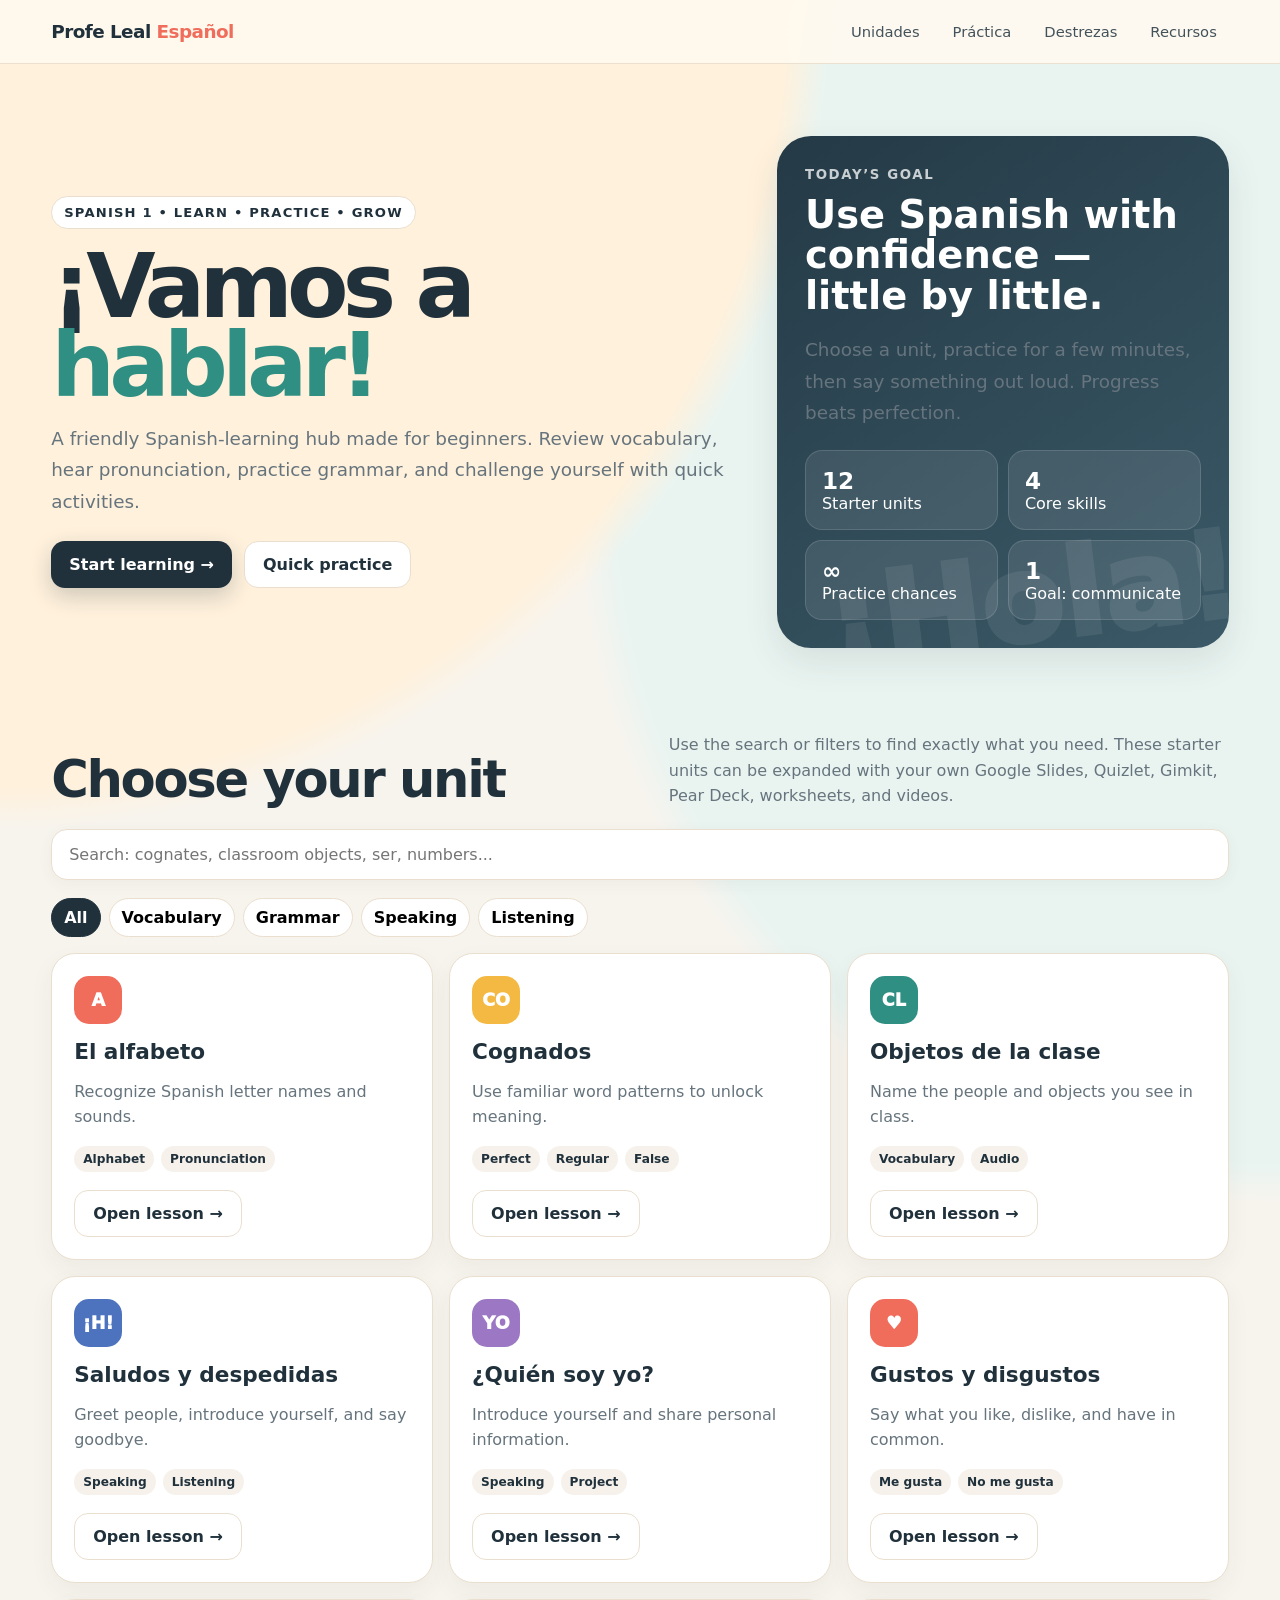
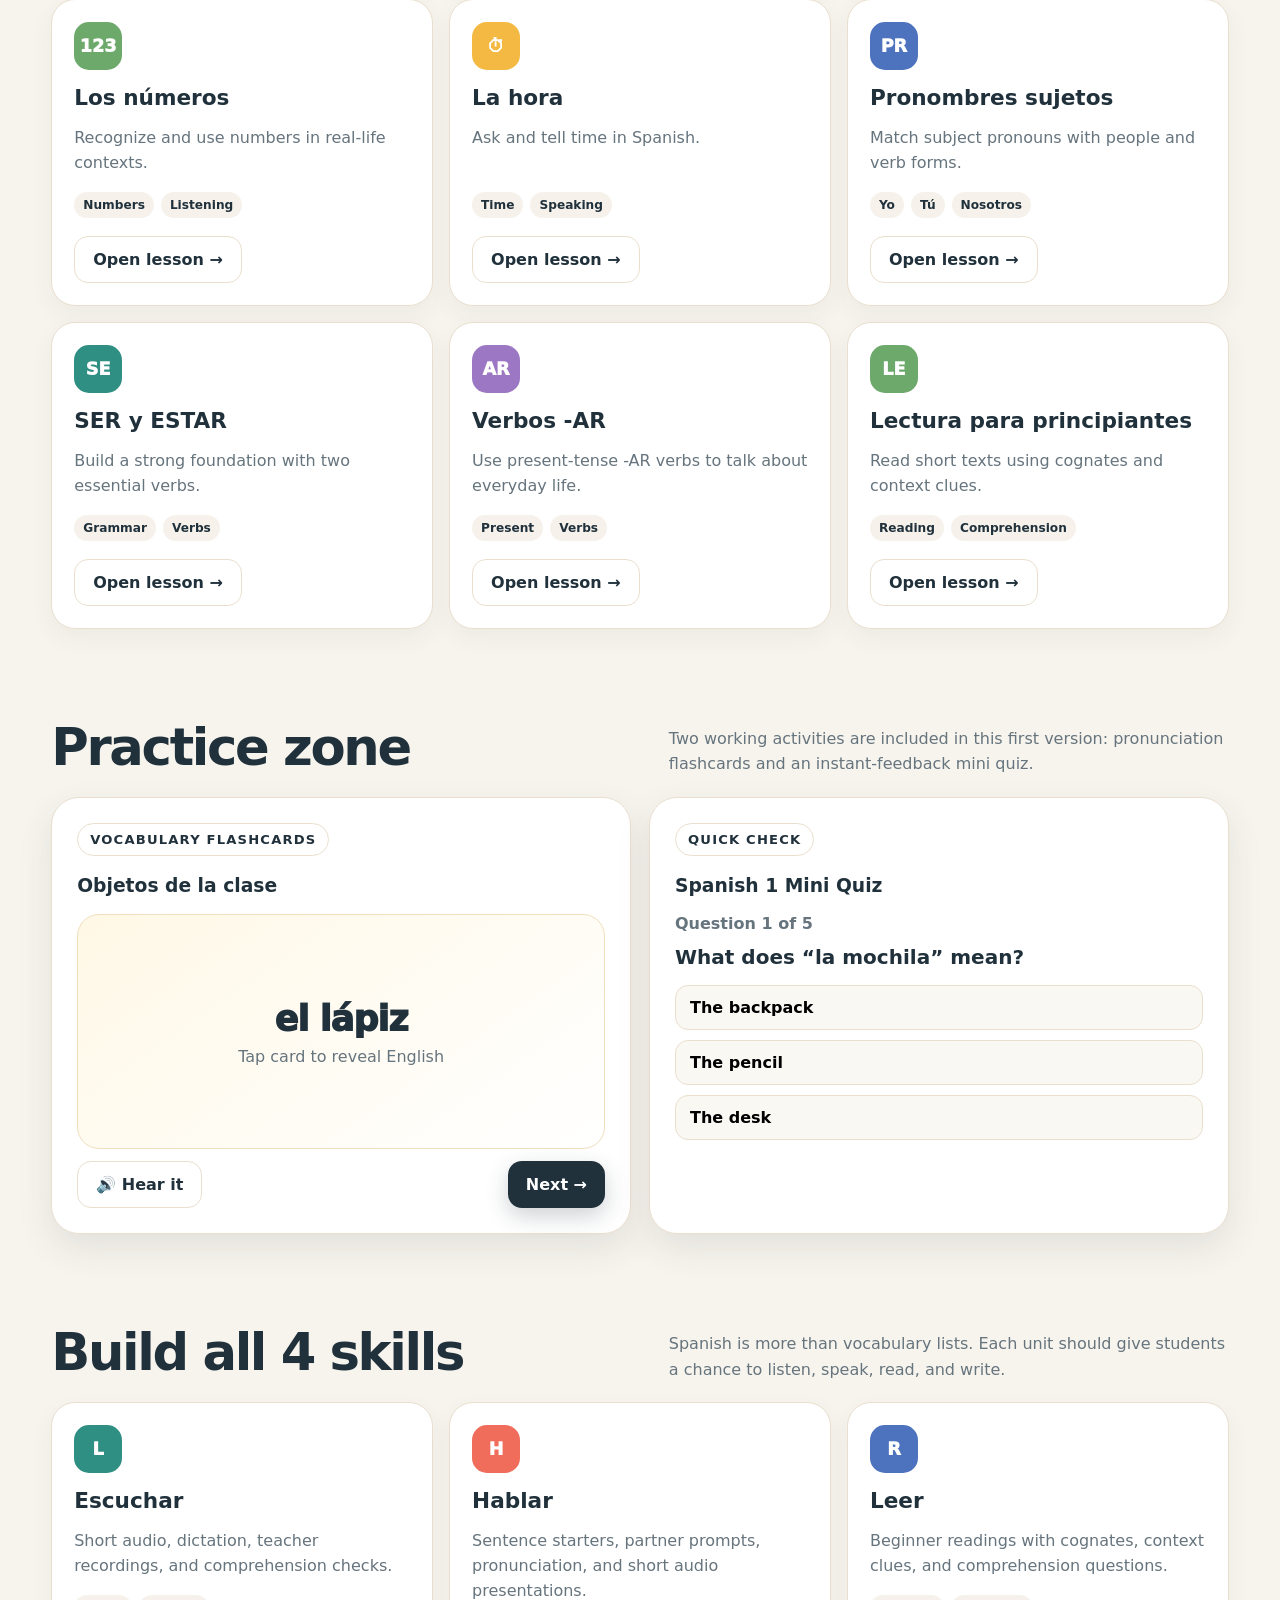
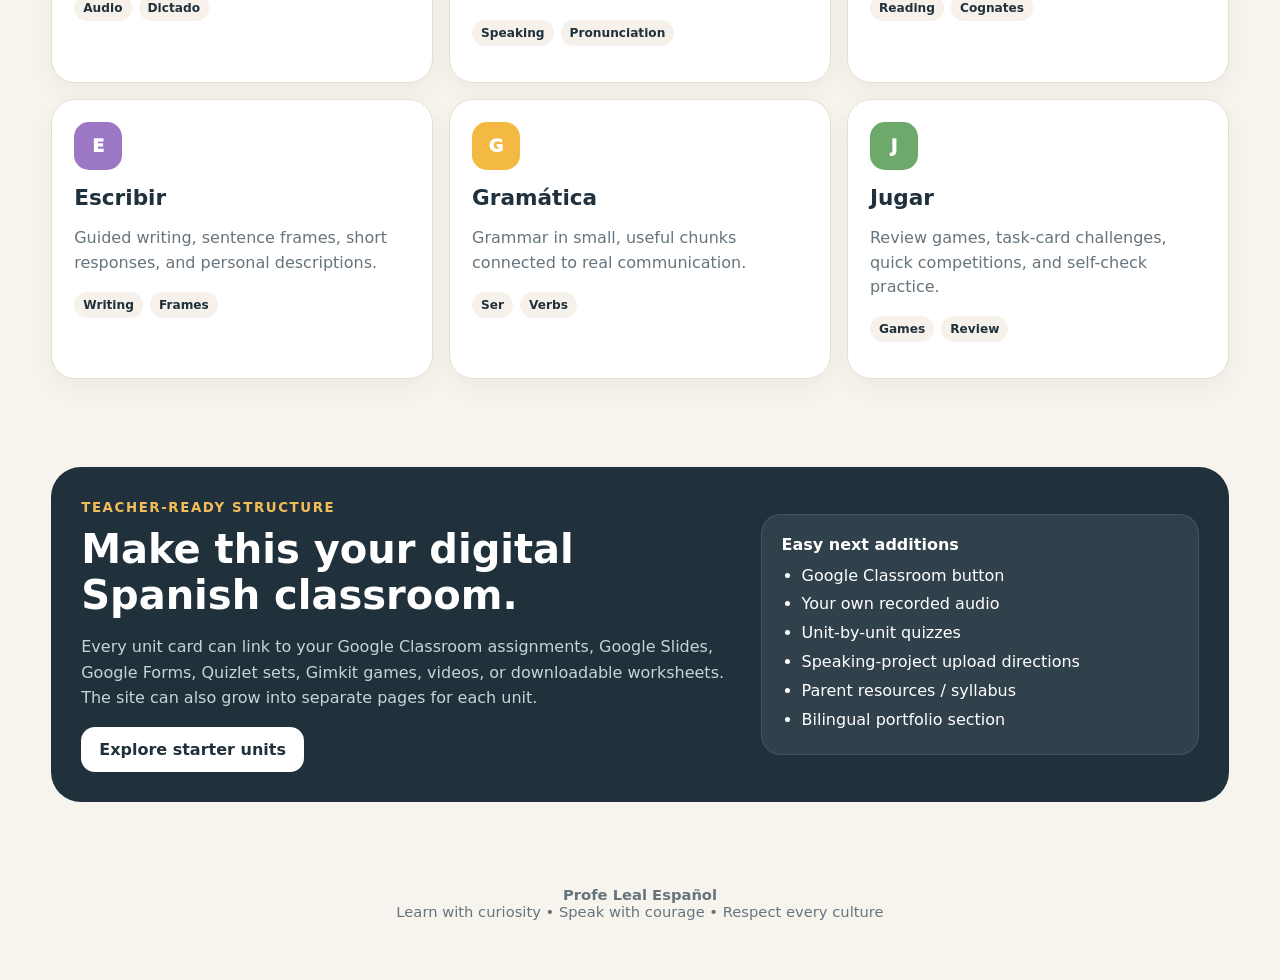
==== index.html @ dede5ab9 "Rename profe_leal_espanol.html to index.html" ====
<!DOCTYPE html>
<html lang="en">
<head>
<meta charset="UTF-8" />
<meta name="viewport" content="width=device-width, initial-scale=1.0" />
<title>Profe Leal Español | Spanish 1 Learning Hub</title>
<style>
  :root{
    --ink:#20313c;
    --muted:#66747d;
    --cream:#fffaf0;
    --paper:#ffffff;
    --coral:#f06c5b;
    --gold:#f4b942;
    --teal:#2f8f83;
    --blue:#4d73be;
    --lav:#9c78c4;
    --green:#6ca96b;
    --line:#eadfce;
    --shadow:0 14px 35px rgba(48,54,61,.10);
    --radius:24px;
  }
  *{box-sizing:border-box}
  html{scroll-behavior:smooth}
  body{
    margin:0;
    font-family:Inter, ui-sans-serif, system-ui, -apple-system, BlinkMacSystemFont, "Segoe UI", sans-serif;
    color:var(--ink);
    background:
      radial-gradient(circle at 0% 0%, #fff1dc 0 18%, transparent 19%),
      radial-gradient(circle at 100% 12%, #e9f4f1 0 17%, transparent 18%),
      #f7f4ee;
  }
  a{color:inherit;text-decoration:none}
  button,input{font:inherit}
  .wrap{width:min(1180px,92vw);margin:auto}
  .topbar{
    position:sticky;top:0;z-index:20;
    backdrop-filter:blur(15px);
    background:rgba(255,250,240,.88);
    border-bottom:1px solid rgba(234,223,206,.9);
  }
  nav{display:flex;align-items:center;justify-content:space-between;padding:14px 0;gap:20px}
  .brand{font-weight:900;letter-spacing:-.03em;font-size:1.15rem}
  .brand span{color:var(--coral)}
  .navlinks{display:flex;gap:9px;flex-wrap:wrap}
  .navlinks a{padding:9px 12px;border-radius:999px;font-size:.92rem;color:#43525b}
  .navlinks a:hover{background:#fff}
  .hero{
    padding:72px 0 40px;
    display:grid;grid-template-columns:1.2fr .8fr;gap:48px;align-items:center
  }
  .eyebrow{
    display:inline-flex;gap:8px;align-items:center;
    background:#fff;border:1px solid var(--line);padding:8px 12px;border-radius:999px;
    font-weight:800;font-size:.82rem;text-transform:uppercase;letter-spacing:.09em
  }
  h1{font-size:clamp(3rem,7vw,6.7rem);line-height:.88;letter-spacing:-.065em;margin:18px 0}
  h1 em{font-style:normal;color:var(--teal)}
  .hero p{font-size:1.15rem;line-height:1.7;color:var(--muted);max-width:700px}
  .cta{display:flex;gap:12px;flex-wrap:wrap;margin-top:24px}
  .btn{
    border:none;border-radius:14px;padding:13px 18px;font-weight:850;cursor:pointer;
    transition:.18s transform,.18s box-shadow;display:inline-flex;align-items:center;gap:8px
  }
  .btn:hover{transform:translateY(-2px)}
  .primary{background:var(--ink);color:white;box-shadow:0 8px 22px rgba(32,49,60,.22)}
  .secondary{background:#fff;color:var(--ink);border:1px solid var(--line)}
  .hero-card{
    background:linear-gradient(145deg,#243a46,#3b5967);
    color:#fff;border-radius:34px;padding:28px;box-shadow:var(--shadow);
    min-height:360px;position:relative;overflow:hidden
  }
  .hero-card:after{
    content:"¡Hola!";position:absolute;right:-10px;bottom:-22px;
    font-size:7.5rem;font-weight:950;opacity:.08;transform:rotate(-7deg)
  }
  .hero-card small{opacity:.75;text-transform:uppercase;letter-spacing:.12em;font-weight:800}
  .hero-card h2{font-size:2.4rem;line-height:1.05;margin:12px 0 10px}
  .mini-grid{display:grid;grid-template-columns:1fr 1fr;gap:10px;margin-top:22px}
  .mini{
    background:rgba(255,255,255,.09);border:1px solid rgba(255,255,255,.13);
    border-radius:17px;padding:16px
  }
  .mini b{display:block;font-size:1.45rem}
  section{padding:44px 0}
  .section-head{display:flex;justify-content:space-between;gap:24px;align-items:end;margin-bottom:20px}
  .section-head h2{font-size:clamp(2rem,4vw,3.3rem);letter-spacing:-.045em;margin:0}
  .section-head p{max-width:560px;color:var(--muted);line-height:1.6;margin:0}
  .search{
    width:100%;padding:15px 17px;border:1px solid var(--line);border-radius:16px;background:#fff;
    outline:none;margin-bottom:18px;box-shadow:0 4px 15px rgba(70,65,54,.05)
  }
  .cards{display:grid;grid-template-columns:repeat(3,1fr);gap:16px}
  .card{
    background:var(--paper);border:1px solid var(--line);border-radius:var(--radius);
    padding:22px;box-shadow:0 9px 25px rgba(65,61,54,.05);transition:.18s transform,.18s box-shadow
  }
  .card:hover{transform:translateY(-4px);box-shadow:var(--shadow)}
  .icon{
    width:48px;height:48px;border-radius:15px;display:grid;place-items:center;color:#fff;
    font-weight:950;font-size:1.1rem;margin-bottom:15px
  }
  .card h3{font-size:1.35rem;margin:0 0 8px}
  .card p{color:var(--muted);line-height:1.55;min-height:50px}
  .tags{display:flex;gap:7px;flex-wrap:wrap;margin:14px 0}
  .tag{font-size:.76rem;font-weight:800;background:#f6f2eb;padding:6px 9px;border-radius:999px}
  .card button{margin-top:4px}
  .practice-grid{display:grid;grid-template-columns:1fr 1fr;gap:18px}
  .practice{
    background:#fff;border-radius:28px;padding:25px;border:1px solid var(--line);box-shadow:var(--shadow)
  }
  .flashcard{
    min-height:235px;border-radius:22px;background:linear-gradient(145deg,#fff8e6,#fff);
    border:1px solid #f0dfbd;display:grid;place-items:center;text-align:center;padding:28px;cursor:pointer;
    user-select:none
  }
  .flashcard .big{font-size:2.2rem;font-weight:950;letter-spacing:-.03em}
  .flashcard .hint{color:var(--muted);margin-top:8px}
  .flash-actions{display:flex;justify-content:space-between;gap:10px;margin-top:12px}
  .quiz-q{font-size:1.25rem;font-weight:850;margin:12px 0 16px}
  .options{display:grid;gap:10px}
  .option{
    width:100%;text-align:left;background:#faf8f3;border:1px solid var(--line);
    padding:12px 14px;border-radius:13px;cursor:pointer;font-weight:700
  }
  .option:hover{background:#fff}
  .option.correct{background:#e7f5e8;border-color:#87bf8c}
  .option.wrong{background:#fde9e6;border-color:#eaa297}
  .feedback{min-height:28px;margin-top:12px;font-weight:800}
  .resource-strip{
    background:var(--ink);color:#fff;border-radius:30px;padding:30px;
    display:grid;grid-template-columns:1.2fr .8fr;gap:22px;align-items:center
  }
  .resource-strip p{color:#c8d3d9;line-height:1.6}
  .teacher-box{background:rgba(255,255,255,.08);border:1px solid rgba(255,255,255,.1);padding:20px;border-radius:20px}
  .teacher-box ul{margin:8px 0 0;padding-left:20px;line-height:1.8}
  footer{padding:40px 0 60px;text-align:center;color:var(--muted);font-size:.92rem}
  .pill-row{display:flex;gap:8px;flex-wrap:wrap}
  .pill{
    border:1px solid var(--line);background:#fff;border-radius:999px;padding:9px 12px;cursor:pointer;font-weight:800
  }
  .pill.active{background:var(--ink);color:#fff;border-color:var(--ink)}
  .hidden{display:none!important}
  @media(max-width:900px){
    .hero,.resource-strip,.practice-grid{grid-template-columns:1fr}
    .cards{grid-template-columns:1fr 1fr}
    .navlinks{display:none}
    h1{font-size:clamp(3.2rem,16vw,5.6rem)}
  }
  @media(max-width:620px){
    .cards{grid-template-columns:1fr}
    .hero{padding-top:45px}
    .section-head{display:block}.section-head p{margin-top:10px}
  }
</style>
</head>
<body>
<div class="topbar">
  <div class="wrap">
    <nav>
      <a class="brand" href="#home">Profe Leal <span>Español</span></a>
      <div class="navlinks">
        <a href="#units">Unidades</a>
        <a href="#practice">Práctica</a>
        <a href="#skills">Destrezas</a>
        <a href="#resources">Recursos</a>
      </div>
    </nav>
  </div>
</div>

<main id="home">
  <div class="wrap hero">
    <div>
      <div class="eyebrow">Spanish 1 • Learn • Practice • Grow</div>
      <h1>¡Vamos a <em>hablar!</em></h1>
      <p>A friendly Spanish-learning hub made for beginners. Review vocabulary, hear pronunciation, practice grammar, and challenge yourself with quick activities.</p>
      <div class="cta">
        <a class="btn primary" href="#units">Start learning →</a>
        <a class="btn secondary" href="#practice">Quick practice</a>
      </div>
    </div>
    <div class="hero-card">
      <small>Today’s goal</small>
      <h2>Use Spanish with confidence — little by little.</h2>
      <p>Choose a unit, practice for a few minutes, then say something out loud. Progress beats perfection.</p>
      <div class="mini-grid">
        <div class="mini"><b>12</b><span>Starter units</span></div>
        <div class="mini"><b>4</b><span>Core skills</span></div>
        <div class="mini"><b>∞</b><span>Practice chances</span></div>
        <div class="mini"><b>1</b><span>Goal: communicate</span></div>
      </div>
    </div>
  </div>

  <section id="units">
    <div class="wrap">
      <div class="section-head">
        <div><h2>Choose your unit</h2></div>
        <p>Use the search or filters to find exactly what you need. These starter units can be expanded with your own Google Slides, Quizlet, Gimkit, Pear Deck, worksheets, and videos.</p>
      </div>
      <input class="search" id="search" placeholder="Search: cognates, classroom objects, ser, numbers..." />
      <div class="pill-row" id="filters">
        <button class="pill active" data-filter="all">All</button>
        <button class="pill" data-filter="vocabulary">Vocabulary</button>
        <button class="pill" data-filter="grammar">Grammar</button>
        <button class="pill" data-filter="speaking">Speaking</button>
        <button class="pill" data-filter="listening">Listening</button>
      </div>
      <div style="height:16px"></div>
      <div class="cards" id="unitCards"></div>
    </div>
  </section>

  <section id="practice">
    <div class="wrap">
      <div class="section-head">
        <div><h2>Practice zone</h2></div>
        <p>Two working activities are included in this first version: pronunciation flashcards and an instant-feedback mini quiz.</p>
      </div>
      <div class="practice-grid">
        <div class="practice">
          <div class="eyebrow">Vocabulary flashcards</div>
          <h3>Objetos de la clase</h3>
          <div class="flashcard" id="flashcard" title="Tap to flip">
            <div>
              <div class="big" id="flashWord">el lápiz</div>
              <div class="hint" id="flashHint">Tap card to reveal English</div>
            </div>
          </div>
          <div class="flash-actions">
            <button class="btn secondary" id="speakBtn">🔊 Hear it</button>
            <button class="btn primary" id="nextFlash">Next →</button>
          </div>
        </div>

        <div class="practice">
          <div class="eyebrow">Quick check</div>
          <h3>Spanish 1 Mini Quiz</h3>
          <div id="quizBox"></div>
        </div>
      </div>
    </div>
  </section>

  <section id="skills">
    <div class="wrap">
      <div class="section-head">
        <div><h2>Build all 4 skills</h2></div>
        <p>Spanish is more than vocabulary lists. Each unit should give students a chance to listen, speak, read, and write.</p>
      </div>
      <div class="cards">
        <article class="card"><div class="icon" style="background:var(--teal)">L</div><h3>Escuchar</h3><p>Short audio, dictation, teacher recordings, and comprehension checks.</p><div class="tags"><span class="tag">Audio</span><span class="tag">Dictado</span></div></article>
        <article class="card"><div class="icon" style="background:var(--coral)">H</div><h3>Hablar</h3><p>Sentence starters, partner prompts, pronunciation, and short audio presentations.</p><div class="tags"><span class="tag">Speaking</span><span class="tag">Pronunciation</span></div></article>
        <article class="card"><div class="icon" style="background:var(--blue)">R</div><h3>Leer</h3><p>Beginner readings with cognates, context clues, and comprehension questions.</p><div class="tags"><span class="tag">Reading</span><span class="tag">Cognates</span></div></article>
        <article class="card"><div class="icon" style="background:var(--lav)">E</div><h3>Escribir</h3><p>Guided writing, sentence frames, short responses, and personal descriptions.</p><div class="tags"><span class="tag">Writing</span><span class="tag">Frames</span></div></article>
        <article class="card"><div class="icon" style="background:var(--gold)">G</div><h3>Gramática</h3><p>Grammar in small, useful chunks connected to real communication.</p><div class="tags"><span class="tag">Ser</span><span class="tag">Verbs</span></div></article>
        <article class="card"><div class="icon" style="background:var(--green)">J</div><h3>Jugar</h3><p>Review games, task-card challenges, quick competitions, and self-check practice.</p><div class="tags"><span class="tag">Games</span><span class="tag">Review</span></div></article>
      </div>
    </div>
  </section>

  <section id="resources">
    <div class="wrap">
      <div class="resource-strip">
        <div>
          <small style="letter-spacing:.12em;text-transform:uppercase;font-weight:850;color:#f2bd58">Teacher-ready structure</small>
          <h2 style="font-size:2.5rem;margin:10px 0">Make this your digital Spanish classroom.</h2>
          <p>Every unit card can link to your Google Classroom assignments, Google Slides, Google Forms, Quizlet sets, Gimkit games, videos, or downloadable worksheets. The site can also grow into separate pages for each unit.</p>
          <a class="btn" style="background:white;color:var(--ink)" href="#units">Explore starter units</a>
        </div>
        <div class="teacher-box">
          <strong>Easy next additions</strong>
          <ul>
            <li>Google Classroom button</li>
            <li>Your own recorded audio</li>
            <li>Unit-by-unit quizzes</li>
            <li>Speaking-project upload directions</li>
            <li>Parent resources / syllabus</li>
            <li>Bilingual portfolio section</li>
          </ul>
        </div>
      </div>
    </div>
  </section>
</main>

<footer>
  <div class="wrap">
    <strong>Profe Leal Español</strong><br/>
    Learn with curiosity • Speak with courage • Respect every culture
  </div>
</footer>

<script>
const units = [
  {title:"El alfabeto",cat:["vocabulary","listening"],icon:"A",color:"var(--coral)",desc:"Recognize Spanish letter names and sounds.",tags:["Alphabet","Pronunciation"]},
  {title:"Cognados",cat:["vocabulary","reading"],icon:"CO",color:"var(--gold)",desc:"Use familiar word patterns to unlock meaning.",tags:["Perfect","Regular","False"]},
  {title:"Objetos de la clase",cat:["vocabulary","listening"],icon:"CL",color:"var(--teal)",desc:"Name the people and objects you see in class.",tags:["Vocabulary","Audio"]},
  {title:"Saludos y despedidas",cat:["speaking","listening"],icon:"¡H!",color:"var(--blue)",desc:"Greet people, introduce yourself, and say goodbye.",tags:["Speaking","Listening"]},
  {title:"¿Quién soy yo?",cat:["speaking","writing"],icon:"YO",color:"var(--lav)",desc:"Introduce yourself and share personal information.",tags:["Speaking","Project"]},
  {title:"Gustos y disgustos",cat:["speaking","grammar"],icon:"♥",color:"var(--coral)",desc:"Say what you like, dislike, and have in common.",tags:["Me gusta","No me gusta"]},
  {title:"Los números",cat:["vocabulary","listening"],icon:"123",color:"var(--green)",desc:"Recognize and use numbers in real-life contexts.",tags:["Numbers","Listening"]},
  {title:"La hora",cat:["vocabulary","speaking"],icon:"⏱",color:"var(--gold)",desc:"Ask and tell time in Spanish.",tags:["Time","Speaking"]},
  {title:"Pronombres sujetos",cat:["grammar"],icon:"PR",color:"var(--blue)",desc:"Match subject pronouns with people and verb forms.",tags:["Yo","Tú","Nosotros"]},
  {title:"SER y ESTAR",cat:["grammar"],icon:"SE",color:"var(--teal)",desc:"Build a strong foundation with two essential verbs.",tags:["Grammar","Verbs"]},
  {title:"Verbos -AR",cat:["grammar","speaking"],icon:"AR",color:"var(--lav)",desc:"Use present-tense -AR verbs to talk about everyday life.",tags:["Present","Verbs"]},
  {title:"Lectura para principiantes",cat:["reading","vocabulary"],icon:"LE",color:"var(--green)",desc:"Read short texts using cognates and context clues.",tags:["Reading","Comprehension"]}
];

const unitCards = document.getElementById("unitCards");
function renderUnits(filter="all", query=""){
  unitCards.innerHTML="";
  const q=query.toLowerCase().trim();
  units.filter(u => (filter==="all" || u.cat.includes(filter)) &&
    (u.title.toLowerCase().includes(q) || u.desc.toLowerCase().includes(q) || u.tags.join(" ").toLowerCase().includes(q)))
    .forEach(u=>{
      const el=document.createElement("article");
      el.className="card";
      el.innerHTML=`<div class="icon" style="background:${u.color}">${u.icon}</div>
        <h3>${u.title}</h3><p>${u.desc}</p>
        <div class="tags">${u.tags.map(t=>`<span class="tag">${t}</span>`).join("")}</div>
        <button class="btn secondary" onclick="alert('This button is ready to connect to your lesson, Google Classroom assignment, Google Form, or practice page.')">Open lesson →</button>`;
      unitCards.appendChild(el);
    });
}
renderUnits();

let activeFilter="all";
document.querySelectorAll(".pill").forEach(btn=>{
  btn.addEventListener("click",()=>{
    document.querySelectorAll(".pill").forEach(b=>b.classList.remove("active"));
    btn.classList.add("active");
    activeFilter=btn.dataset.filter;
    renderUnits(activeFilter,document.getElementById("search").value);
  });
});
document.getElementById("search").addEventListener("input",e=>renderUnits(activeFilter,e.target.value));

const vocab = [
  ["el lápiz","pencil"],["el cuaderno","notebook"],["la mochila","backpack"],
  ["la mesa","table"],["la silla","chair"],["el libro","book"],["la computadora","computer"],
  ["la puerta","door"],["la ventana","window"],["el bolígrafo","pen"]
];
let vi=0, flipped=false;
function showFlash(){
  const [es,en]=vocab[vi];
  document.getElementById("flashWord").textContent=flipped?en:es;
  document.getElementById("flashHint").textContent=flipped?"Tap to see Spanish":"Tap card to reveal English";
}
document.getElementById("flashcard").addEventListener("click",()=>{flipped=!flipped;showFlash()});
document.getElementById("nextFlash").addEventListener("click",()=>{vi=(vi+1)%vocab.length;flipped=false;showFlash()});
document.getElementById("speakBtn").addEventListener("click",()=>{
  const utter=new SpeechSynthesisUtterance(vocab[vi][0]);
  utter.lang="es-MX";
  speechSynthesis.cancel(); speechSynthesis.speak(utter);
});

const quiz = [
 {q:"What does “la mochila” mean?",o:["The backpack","The pencil","The desk"],a:0},
 {q:"Choose the correct greeting:",o:["Buenas noches","El cuaderno","Me gusta"],a:0},
 {q:"“Me gusta la música” means…",o:["I study music","I like music","I need music"],a:1},
 {q:"Which is a Spanish subject pronoun?",o:["porque","nosotros","clase"],a:1},
 {q:"What is a cognate?",o:["A word with a related form and meaning in two languages","A past-tense verb","A classroom command"],a:0}
];
let qi=0, score=0, locked=false;
function renderQuiz(){
  if(qi>=quiz.length){
    document.getElementById("quizBox").innerHTML=
      `<div style="padding:26px 0"><div style="font-size:3rem;font-weight:950">${score}/${quiz.length}</div>
       <p>${score===quiz.length?"¡Excelente! Perfect score.":score>=3?"¡Muy bien! Keep practicing.":"Good start — review and try again."}</p>
       <button class="btn primary" onclick="restartQuiz()">Try again</button></div>`;
    return;
  }
  locked=false;
  const item=quiz[qi];
  document.getElementById("quizBox").innerHTML=
    `<div style="color:var(--muted);font-weight:800">Question ${qi+1} of ${quiz.length}</div>
     <div class="quiz-q">${item.q}</div>
     <div class="options">${item.o.map((x,i)=>`<button class="option" onclick="answerQuiz(${i},this)">${x}</button>`).join("")}</div>
     <div class="feedback" id="feedback"></div>`;
}
function answerQuiz(i,btn){
  if(locked)return; locked=true;
  const item=quiz[qi];
  const opts=document.querySelectorAll(".option");
  opts[item.a].classList.add("correct");
  if(i===item.a){score++;document.getElementById("feedback").textContent="¡Correcto!";}
  else{btn.classList.add("wrong");document.getElementById("feedback").textContent="Almost — review the correct answer.";}
  setTimeout(()=>{qi++;renderQuiz()},900);
}
function restartQuiz(){qi=0;score=0;renderQuiz()}
renderQuiz();
</script>
</body>
</html>
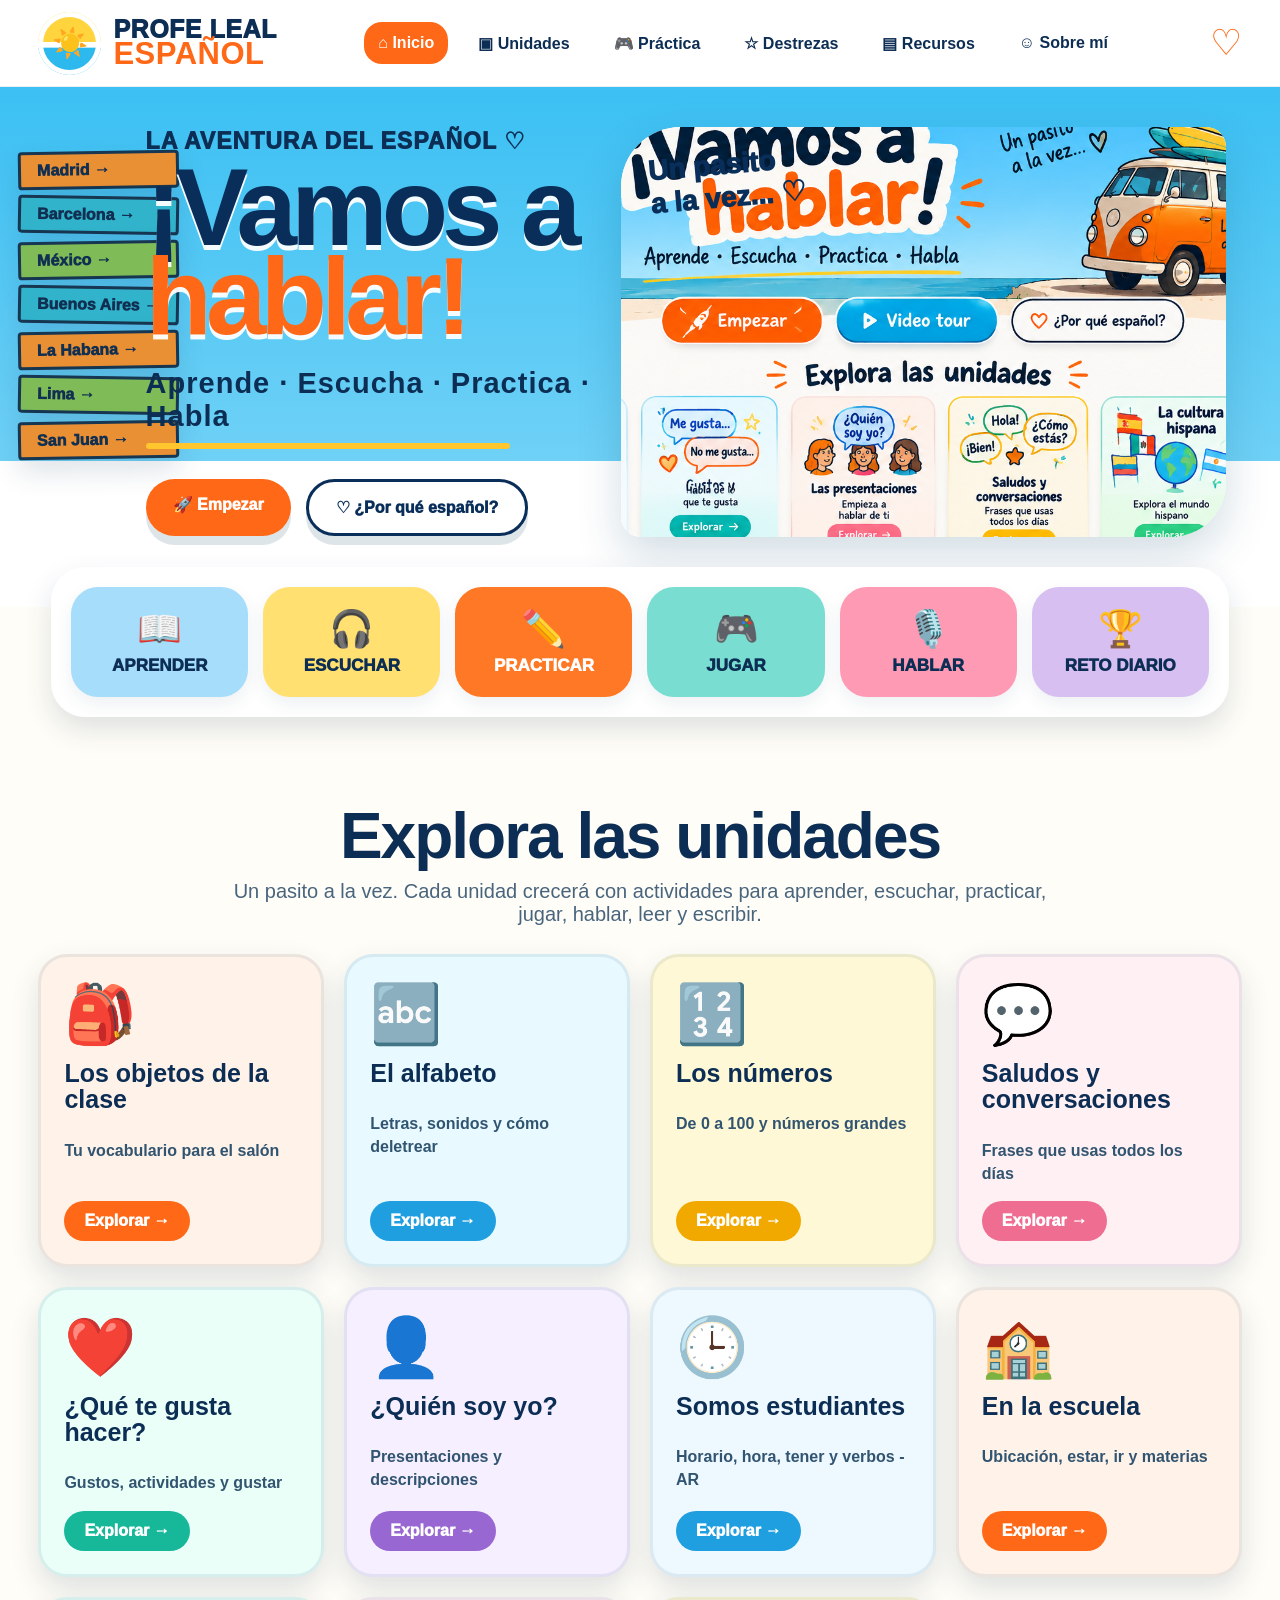
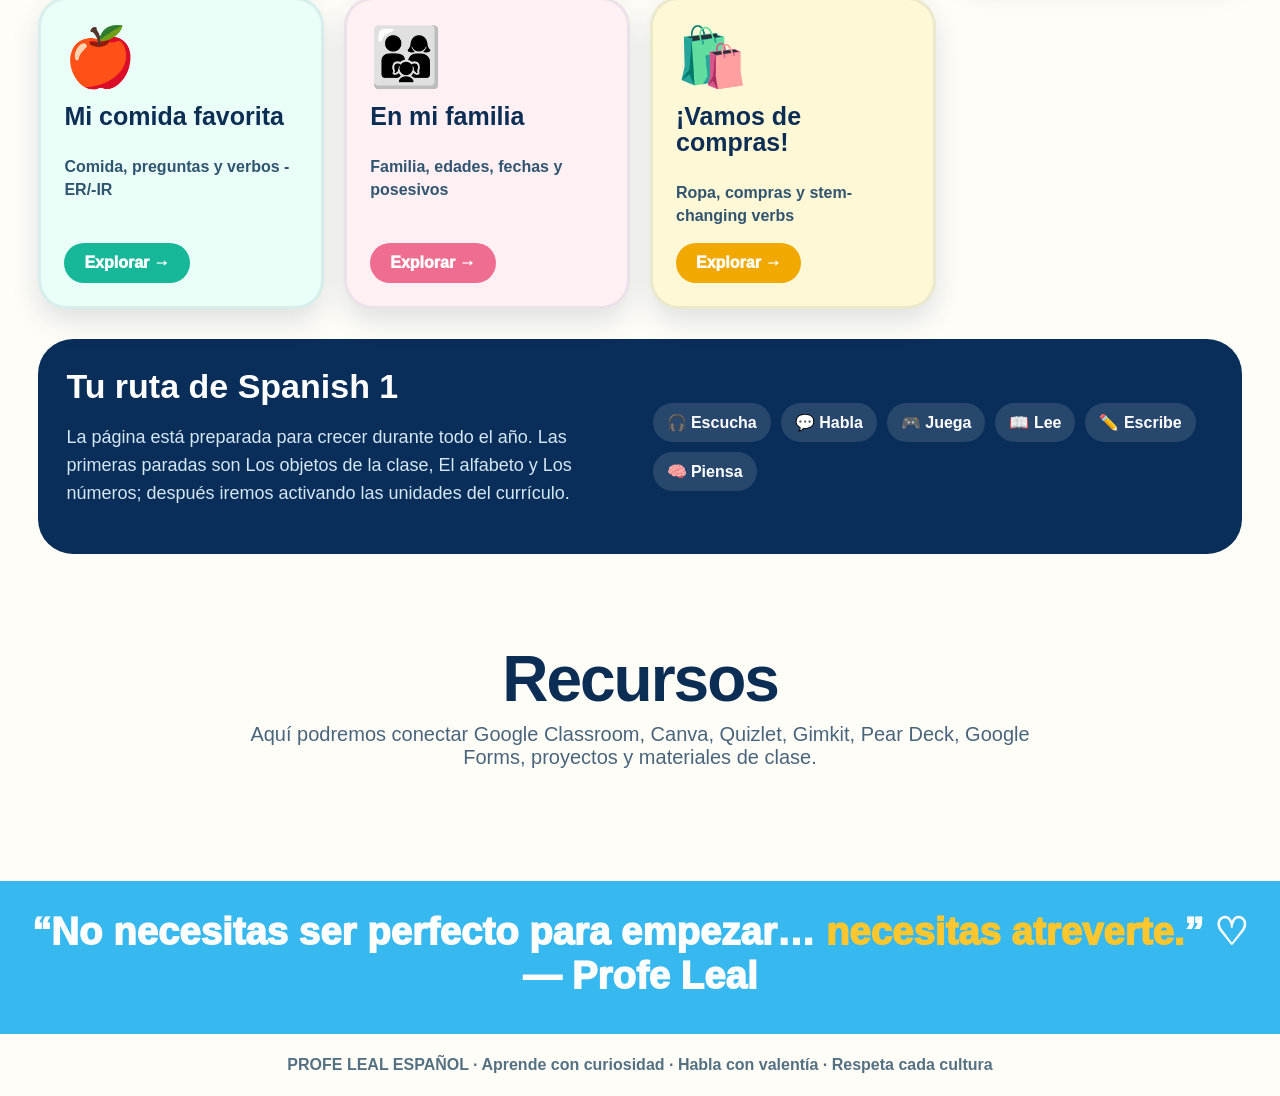
==== commit f76c3ad9: "Add files via upload" ====
--- a/index.html
+++ b/index.html
@@ -1,397 +1,172 @@
-<!DOCTYPE html>
-<html lang="en">
+<!doctype html>
+<html lang="es">
 <head>
-<meta charset="UTF-8" />
-<meta name="viewport" content="width=device-width, initial-scale=1.0" />
-<title>Profe Leal Español | Spanish 1 Learning Hub</title>
+<meta charset="utf-8">
+<meta name="viewport" content="width=device-width,initial-scale=1">
+<title>Profe Leal Español</title>
 <style>
-  :root{
-    --ink:#20313c;
-    --muted:#66747d;
-    --cream:#fffaf0;
-    --paper:#ffffff;
-    --coral:#f06c5b;
-    --gold:#f4b942;
-    --teal:#2f8f83;
-    --blue:#4d73be;
-    --lav:#9c78c4;
-    --green:#6ca96b;
-    --line:#eadfce;
-    --shadow:0 14px 35px rgba(48,54,61,.10);
-    --radius:24px;
-  }
-  *{box-sizing:border-box}
-  html{scroll-behavior:smooth}
-  body{
-    margin:0;
-    font-family:Inter, ui-sans-serif, system-ui, -apple-system, BlinkMacSystemFont, "Segoe UI", sans-serif;
-    color:var(--ink);
-    background:
-      radial-gradient(circle at 0% 0%, #fff1dc 0 18%, transparent 19%),
-      radial-gradient(circle at 100% 12%, #e9f4f1 0 17%, transparent 18%),
-      #f7f4ee;
-  }
-  a{color:inherit;text-decoration:none}
-  button,input{font:inherit}
-  .wrap{width:min(1180px,92vw);margin:auto}
-  .topbar{
-    position:sticky;top:0;z-index:20;
-    backdrop-filter:blur(15px);
-    background:rgba(255,250,240,.88);
-    border-bottom:1px solid rgba(234,223,206,.9);
-  }
-  nav{display:flex;align-items:center;justify-content:space-between;padding:14px 0;gap:20px}
-  .brand{font-weight:900;letter-spacing:-.03em;font-size:1.15rem}
-  .brand span{color:var(--coral)}
-  .navlinks{display:flex;gap:9px;flex-wrap:wrap}
-  .navlinks a{padding:9px 12px;border-radius:999px;font-size:.92rem;color:#43525b}
-  .navlinks a:hover{background:#fff}
-  .hero{
-    padding:72px 0 40px;
-    display:grid;grid-template-columns:1.2fr .8fr;gap:48px;align-items:center
-  }
-  .eyebrow{
-    display:inline-flex;gap:8px;align-items:center;
-    background:#fff;border:1px solid var(--line);padding:8px 12px;border-radius:999px;
-    font-weight:800;font-size:.82rem;text-transform:uppercase;letter-spacing:.09em
-  }
-  h1{font-size:clamp(3rem,7vw,6.7rem);line-height:.88;letter-spacing:-.065em;margin:18px 0}
-  h1 em{font-style:normal;color:var(--teal)}
-  .hero p{font-size:1.15rem;line-height:1.7;color:var(--muted);max-width:700px}
-  .cta{display:flex;gap:12px;flex-wrap:wrap;margin-top:24px}
-  .btn{
-    border:none;border-radius:14px;padding:13px 18px;font-weight:850;cursor:pointer;
-    transition:.18s transform,.18s box-shadow;display:inline-flex;align-items:center;gap:8px
-  }
-  .btn:hover{transform:translateY(-2px)}
-  .primary{background:var(--ink);color:white;box-shadow:0 8px 22px rgba(32,49,60,.22)}
-  .secondary{background:#fff;color:var(--ink);border:1px solid var(--line)}
-  .hero-card{
-    background:linear-gradient(145deg,#243a46,#3b5967);
-    color:#fff;border-radius:34px;padding:28px;box-shadow:var(--shadow);
-    min-height:360px;position:relative;overflow:hidden
-  }
-  .hero-card:after{
-    content:"¡Hola!";position:absolute;right:-10px;bottom:-22px;
-    font-size:7.5rem;font-weight:950;opacity:.08;transform:rotate(-7deg)
-  }
-  .hero-card small{opacity:.75;text-transform:uppercase;letter-spacing:.12em;font-weight:800}
-  .hero-card h2{font-size:2.4rem;line-height:1.05;margin:12px 0 10px}
-  .mini-grid{display:grid;grid-template-columns:1fr 1fr;gap:10px;margin-top:22px}
-  .mini{
-    background:rgba(255,255,255,.09);border:1px solid rgba(255,255,255,.13);
-    border-radius:17px;padding:16px
-  }
-  .mini b{display:block;font-size:1.45rem}
-  section{padding:44px 0}
-  .section-head{display:flex;justify-content:space-between;gap:24px;align-items:end;margin-bottom:20px}
-  .section-head h2{font-size:clamp(2rem,4vw,3.3rem);letter-spacing:-.045em;margin:0}
-  .section-head p{max-width:560px;color:var(--muted);line-height:1.6;margin:0}
-  .search{
-    width:100%;padding:15px 17px;border:1px solid var(--line);border-radius:16px;background:#fff;
-    outline:none;margin-bottom:18px;box-shadow:0 4px 15px rgba(70,65,54,.05)
-  }
-  .cards{display:grid;grid-template-columns:repeat(3,1fr);gap:16px}
-  .card{
-    background:var(--paper);border:1px solid var(--line);border-radius:var(--radius);
-    padding:22px;box-shadow:0 9px 25px rgba(65,61,54,.05);transition:.18s transform,.18s box-shadow
-  }
-  .card:hover{transform:translateY(-4px);box-shadow:var(--shadow)}
-  .icon{
-    width:48px;height:48px;border-radius:15px;display:grid;place-items:center;color:#fff;
-    font-weight:950;font-size:1.1rem;margin-bottom:15px
-  }
-  .card h3{font-size:1.35rem;margin:0 0 8px}
-  .card p{color:var(--muted);line-height:1.55;min-height:50px}
-  .tags{display:flex;gap:7px;flex-wrap:wrap;margin:14px 0}
-  .tag{font-size:.76rem;font-weight:800;background:#f6f2eb;padding:6px 9px;border-radius:999px}
-  .card button{margin-top:4px}
-  .practice-grid{display:grid;grid-template-columns:1fr 1fr;gap:18px}
-  .practice{
-    background:#fff;border-radius:28px;padding:25px;border:1px solid var(--line);box-shadow:var(--shadow)
-  }
-  .flashcard{
-    min-height:235px;border-radius:22px;background:linear-gradient(145deg,#fff8e6,#fff);
-    border:1px solid #f0dfbd;display:grid;place-items:center;text-align:center;padding:28px;cursor:pointer;
-    user-select:none
-  }
-  .flashcard .big{font-size:2.2rem;font-weight:950;letter-spacing:-.03em}
-  .flashcard .hint{color:var(--muted);margin-top:8px}
-  .flash-actions{display:flex;justify-content:space-between;gap:10px;margin-top:12px}
-  .quiz-q{font-size:1.25rem;font-weight:850;margin:12px 0 16px}
-  .options{display:grid;gap:10px}
-  .option{
-    width:100%;text-align:left;background:#faf8f3;border:1px solid var(--line);
-    padding:12px 14px;border-radius:13px;cursor:pointer;font-weight:700
-  }
-  .option:hover{background:#fff}
-  .option.correct{background:#e7f5e8;border-color:#87bf8c}
-  .option.wrong{background:#fde9e6;border-color:#eaa297}
-  .feedback{min-height:28px;margin-top:12px;font-weight:800}
-  .resource-strip{
-    background:var(--ink);color:#fff;border-radius:30px;padding:30px;
-    display:grid;grid-template-columns:1.2fr .8fr;gap:22px;align-items:center
-  }
-  .resource-strip p{color:#c8d3d9;line-height:1.6}
-  .teacher-box{background:rgba(255,255,255,.08);border:1px solid rgba(255,255,255,.1);padding:20px;border-radius:20px}
-  .teacher-box ul{margin:8px 0 0;padding-left:20px;line-height:1.8}
-  footer{padding:40px 0 60px;text-align:center;color:var(--muted);font-size:.92rem}
-  .pill-row{display:flex;gap:8px;flex-wrap:wrap}
-  .pill{
-    border:1px solid var(--line);background:#fff;border-radius:999px;padding:9px 12px;cursor:pointer;font-weight:800
-  }
-  .pill.active{background:var(--ink);color:#fff;border-color:var(--ink)}
-  .hidden{display:none!important}
-  @media(max-width:900px){
-    .hero,.resource-strip,.practice-grid{grid-template-columns:1fr}
-    .cards{grid-template-columns:1fr 1fr}
-    .navlinks{display:none}
-    h1{font-size:clamp(3.2rem,16vw,5.6rem)}
-  }
-  @media(max-width:620px){
-    .cards{grid-template-columns:1fr}
-    .hero{padding-top:45px}
-    .section-head{display:block}.section-head p{margin-top:10px}
-  }
+:root{
+  --navy:#092e59;--sky:#37b8ef;--orange:#ff6816;--yellow:#ffc62d;
+  --cream:#fffdf7;--mint:#66d7c1;--pink:#ff88a8;--lav:#c9a3f1;
+  --blue:#4fb8f2;--ink:#0c2d54;--shadow:0 12px 28px rgba(20,59,91,.14)
+}
+*{box-sizing:border-box} html{scroll-behavior:smooth}
+body{margin:0;font-family:"Trebuchet MS","Arial Rounded MT Bold",Arial,sans-serif;color:var(--ink);background:var(--cream)}
+a{color:inherit;text-decoration:none} button{font:inherit}
+.top{position:sticky;top:0;z-index:30;background:#fff;border-bottom:1px solid rgba(9,46,89,.08)}
+.nav{width:min(1450px,94vw);margin:auto;display:flex;align-items:center;justify-content:space-between;gap:24px;min-height:86px}
+.brand{display:flex;align-items:center;gap:12px;font-weight:1000;line-height:.9}
+.brandmark{width:63px;height:63px;border-radius:50%;display:grid;place-items:center;background:linear-gradient(#ffd43c 0 47%,#fff 48% 56%,#2db9ee 57%);font-size:29px;box-shadow:inset 0 0 0 5px #fff}
+.brandtext{font-size:25px;letter-spacing:.5px}.brandtext b{display:block;color:var(--orange);font-size:31px}
+.links{display:flex;align-items:center;gap:16px;font-weight:900}.links a{padding:12px 14px;border-radius:18px}
+.links a:hover,.links a.active{background:var(--orange);color:#fff}.heart{font-size:36px;color:var(--orange)}
+.hero{position:relative;overflow:hidden;background:linear-gradient(180deg,#3bc0f3 0%,#6fd1f6 72%,#fff 72%)}
+.hero-inner{width:min(1500px,96vw);min-height:510px;margin:auto;display:grid;grid-template-columns:.95fr 1.05fr;align-items:center;gap:20px;padding:40px 28px 70px}
+.signs{position:absolute;left:18px;top:64px;display:grid;gap:7px}.sign{padding:7px 16px;border:3px solid #173651;background:#e99035;color:#112f51;border-radius:4px;transform:rotate(-1deg);font-weight:1000;box-shadow:var(--shadow)}
+.sign:nth-child(2n){transform:rotate(1deg);background:#31b3cc}.sign:nth-child(3n){background:#7fbc57}
+.hero-copy{padding-left:92px;z-index:2}.kicker{font-size:23px;font-weight:1000;letter-spacing:1px;margin-bottom:8px}
+.hero h1{margin:0;line-height:.82;font-size:clamp(67px,8.5vw,145px);letter-spacing:-6px;color:var(--navy);text-shadow:0 5px 0 rgba(255,255,255,.94)}
+.hero h1 span{display:block;color:var(--orange)}.hero-sub{font-size:29px;margin:26px 0 20px;font-weight:900;letter-spacing:1px}
+.underline{height:6px;border-radius:5px;width:80%;background:var(--yellow);margin-top:-10px}
+.hero-actions{display:flex;gap:15px;flex-wrap:wrap;margin-top:30px}.btn{border:0;border-radius:999px;padding:16px 27px;font-weight:1000;cursor:pointer;box-shadow:0 9px 0 rgba(4,54,88,.13);transition:.18s}
+.btn:hover{transform:translateY(-3px)}.btn.orange{background:var(--orange);color:#fff}.btn.white{background:#fff;color:var(--navy);border:3px solid var(--navy)}
+.hero-art{min-height:410px;border-radius:60px 20px 55px 20px;overflow:hidden;position:relative;box-shadow:0 18px 45px rgba(7,67,105,.18);background:#fff}
+.hero-art img{width:100%;height:100%;object-fit:cover;object-position:64% 26%;display:block;transform:scale(1.55)}
+.hero-art:after{content:"Un pasito\A a la vez... ♡";white-space:pre;position:absolute;left:28px;top:22px;font-family:"Comic Sans MS","Trebuchet MS",sans-serif;font-weight:1000;font-size:28px;color:var(--navy);transform:rotate(-5deg)}
+.quick{width:min(1340px,92vw);margin:-40px auto 38px;position:relative;z-index:8;display:grid;grid-template-columns:repeat(6,1fr);gap:15px;background:#fff;padding:20px;border-radius:34px;box-shadow:var(--shadow)}
+.quick a{min-height:110px;border-radius:27px;display:grid;place-items:center;text-align:center;font-weight:1000;font-size:17px;padding:12px;box-shadow:0 7px 18px rgba(20,59,91,.08)}
+.quick i{font-style:normal;font-size:36px;display:block;margin-bottom:6px}.quick a:nth-child(1){background:#a6ddfb}.quick a:nth-child(2){background:#ffe070}.quick a:nth-child(3){background:#ff7826;color:white}.quick a:nth-child(4){background:#79ddd1}.quick a:nth-child(5){background:#ff9ab5}.quick a:nth-child(6){background:#d8bff1}
+.section{width:min(1460px,94vw);margin:auto;padding:44px 0}.section-title{text-align:center;margin-bottom:28px}
+.section-title h2{font-size:clamp(40px,5vw,70px);margin:0;letter-spacing:-2px}.section-title p{font-size:20px;margin:7px auto;color:#49657d;max-width:820px}
+.unit-grid{display:grid;grid-template-columns:repeat(4,1fr);gap:20px}.unit-card{border-radius:29px;padding:23px;min-height:280px;border:3px solid rgba(10,50,90,.08);box-shadow:var(--shadow);display:flex;flex-direction:column;align-items:flex-start}
+.unit-card h3{font-size:25px;line-height:1.05;margin:12px 0 10px}.unit-card p{line-height:1.45;font-weight:700;color:#315470;flex:1}.unit-icon{font-size:58px}
+.orange{background:#fff2e8}.aqua{background:#e8faff}.yellow{background:#fff8d6}.pink{background:#fff0f4}.mint{background:#e9fff8}.lav{background:#f5efff}.blue{background:#edf8ff}
+.explore{border:0;color:#fff;background:var(--orange);border-radius:999px;padding:11px 20px;font-weight:1000;cursor:pointer}
+.unit-card.aqua .explore,.unit-card.blue .explore{background:#1f9ee0}.unit-card.mint .explore{background:#16b899}.unit-card.pink .explore{background:#ef6d91}.unit-card.yellow .explore{background:#f1a900}.unit-card.lav .explore{background:#9967d2}
+.route{margin-top:30px;background:var(--navy);color:#fff;border-radius:35px;padding:28px;display:grid;grid-template-columns:1fr 1fr;gap:25px;align-items:center}.route h3{font-size:34px;margin:0 0 8px}.route p{font-size:18px;line-height:1.55;color:#d5e7f4}
+.route-pills{display:flex;gap:10px;flex-wrap:wrap}.route-pills span{padding:10px 14px;border-radius:999px;background:rgba(255,255,255,.12);font-weight:900}
+.quote{background:var(--sky);margin-top:40px;padding:28px 20px 36px;text-align:center;color:#fff;font-size:clamp(24px,3vw,42px);font-weight:1000}.quote span{color:var(--yellow)}
+.footer{text-align:center;padding:22px;color:#547184;font-weight:800}
+.modal{display:none;position:fixed;inset:0;background:rgba(7,39,69,.75);z-index:100;align-items:center;justify-content:center;padding:20px}.modal.show{display:flex}
+.modal-card{max-width:650px;width:100%;background:#fff;border-radius:30px;padding:30px;box-shadow:0 24px 80px rgba(0,0,0,.3)}.modal-card h3{font-size:32px;margin:0 0 10px}.modal-card p{font-size:18px;line-height:1.5}.close{float:right;border:0;background:#eef5fa;border-radius:50%;width:40px;height:40px;font-weight:1000;cursor:pointer}
+@media(max-width:1100px){.links{display:none}.hero-inner{grid-template-columns:1fr}.hero-copy{padding-left:0;text-align:center}.underline{margin-inline:auto}.hero-actions{justify-content:center}.signs{display:none}.hero-art{min-height:350px}.quick{grid-template-columns:repeat(3,1fr);margin-top:-25px}.unit-grid{grid-template-columns:repeat(2,1fr)}.route{grid-template-columns:1fr}}
+@media(max-width:620px){.brandtext{font-size:18px}.brandtext b{font-size:22px}.heart{display:none}.hero-inner{padding:28px 16px 65px}.hero h1{font-size:72px;letter-spacing:-4px}.hero-sub{font-size:21px}.hero-art{min-height:270px}.quick{grid-template-columns:repeat(2,1fr);border-radius:24px}.unit-grid{grid-template-columns:1fr}}
 </style>
 </head>
 <body>
-<div class="topbar">
-  <div class="wrap">
-    <nav>
-      <a class="brand" href="#home">Profe Leal <span>Español</span></a>
-      <div class="navlinks">
-        <a href="#units">Unidades</a>
-        <a href="#practice">Práctica</a>
-        <a href="#skills">Destrezas</a>
-        <a href="#resources">Recursos</a>
-      </div>
-    </nav>
+<header class="top">
+  <nav class="nav">
+    <a class="brand" href="#inicio"><span class="brandmark">☀️</span><span class="brandtext">PROFE LEAL<b>ESPAÑOL</b></span></a>
+    <div class="links"><a class="active" href="#inicio">⌂ Inicio</a><a href="#unidades">▣ Unidades</a><a href="#practica">🎮 Práctica</a><a href="#destrezas">☆ Destrezas</a><a href="#recursos">▤ Recursos</a><a href="#sobre-mi">☺ Sobre mí</a></div>
+    <div class="heart">♡</div>
+  </nav>
+</header>
+
+<section class="hero" id="inicio">
+  <div class="signs"><div class="sign">Madrid →</div><div class="sign">Barcelona →</div><div class="sign">México →</div><div class="sign">Buenos Aires →</div><div class="sign">La Habana →</div><div class="sign">Lima →</div><div class="sign">San Juan →</div></div>
+  <div class="hero-inner">
+    <div class="hero-copy">
+      <div class="kicker">LA AVENTURA DEL ESPAÑOL ♡</div>
+      <h1>¡Vamos a <span>hablar!</span></h1>
+      <div class="hero-sub">Aprende · Escucha · Practica · Habla</div>
+      <div class="underline"></div>
+      <div class="hero-actions"><a class="btn orange" href="#unidades">🚀 Empezar</a><button class="btn white" onclick="whySpanish()">♡ ¿Por qué español?</button></div>
+    </div>
+    <div class="hero-art"><img alt="Van naranja y aventura del español" src="[data-uri]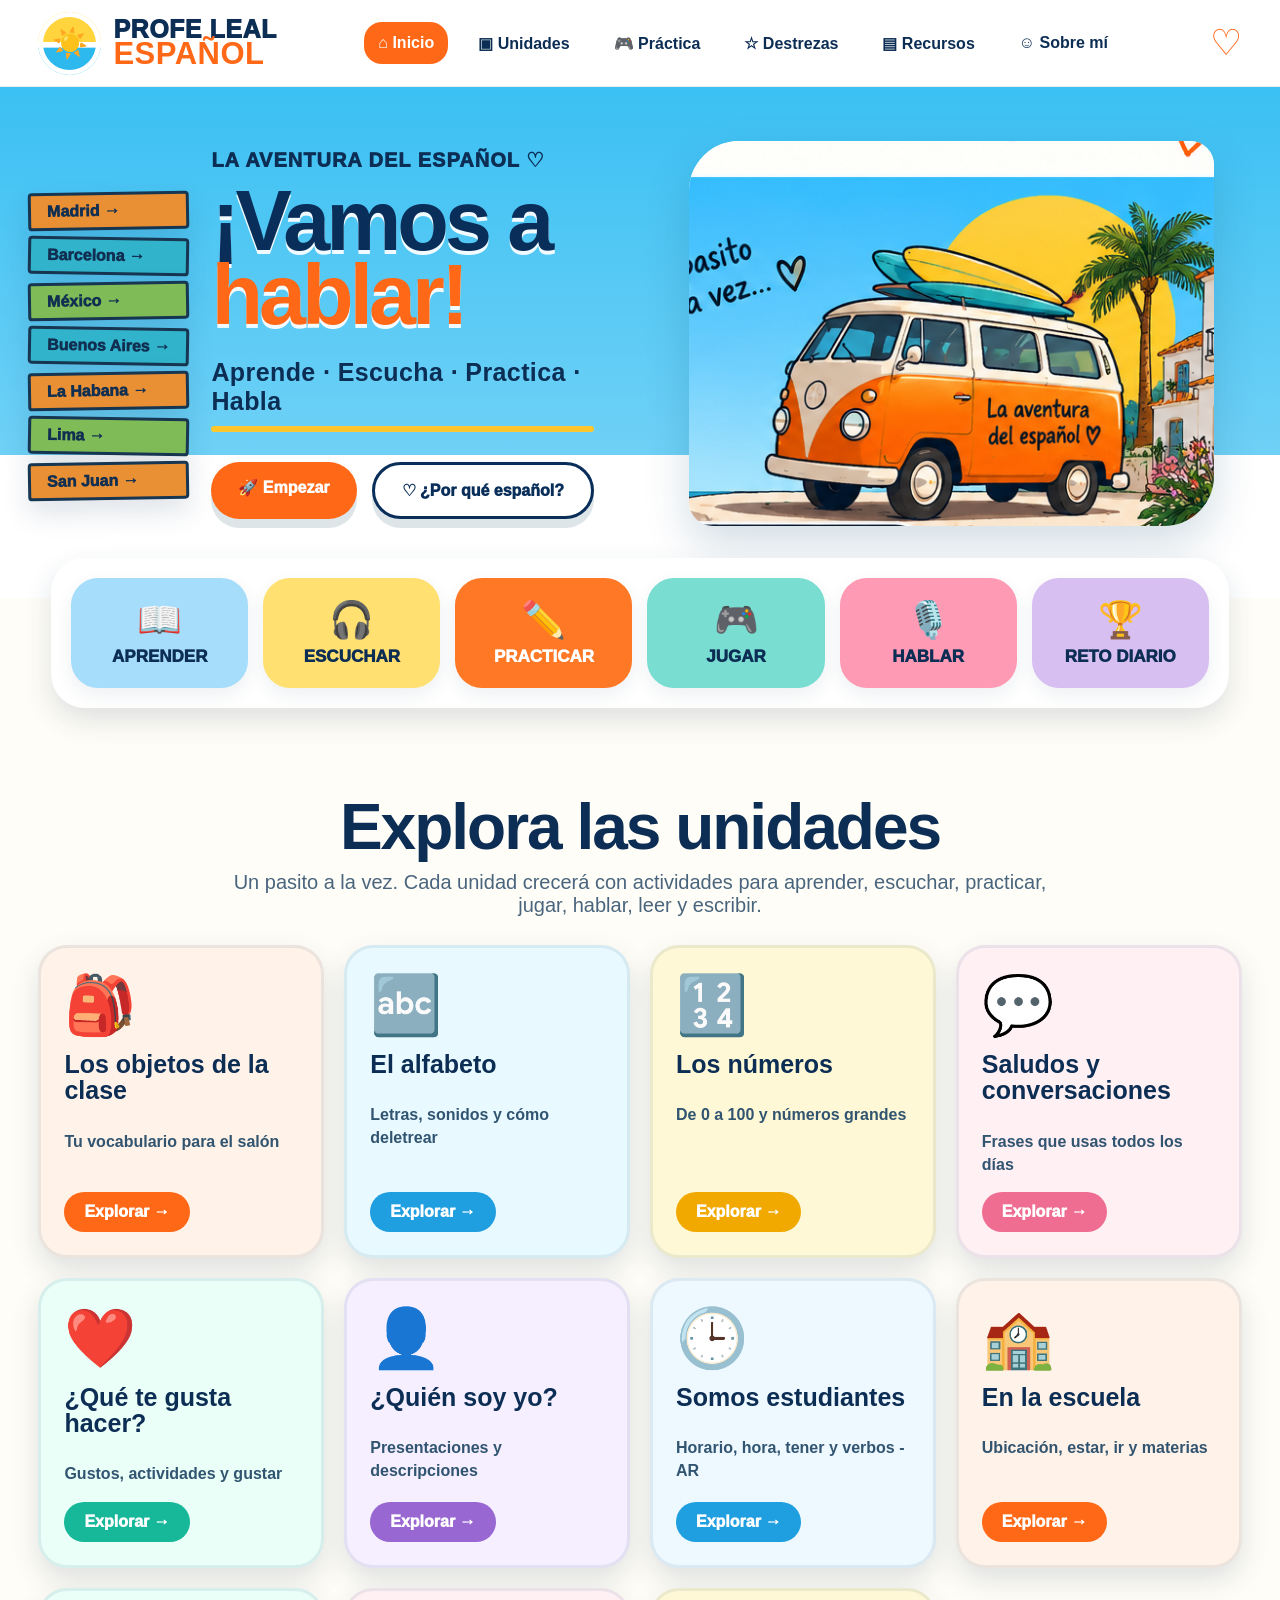
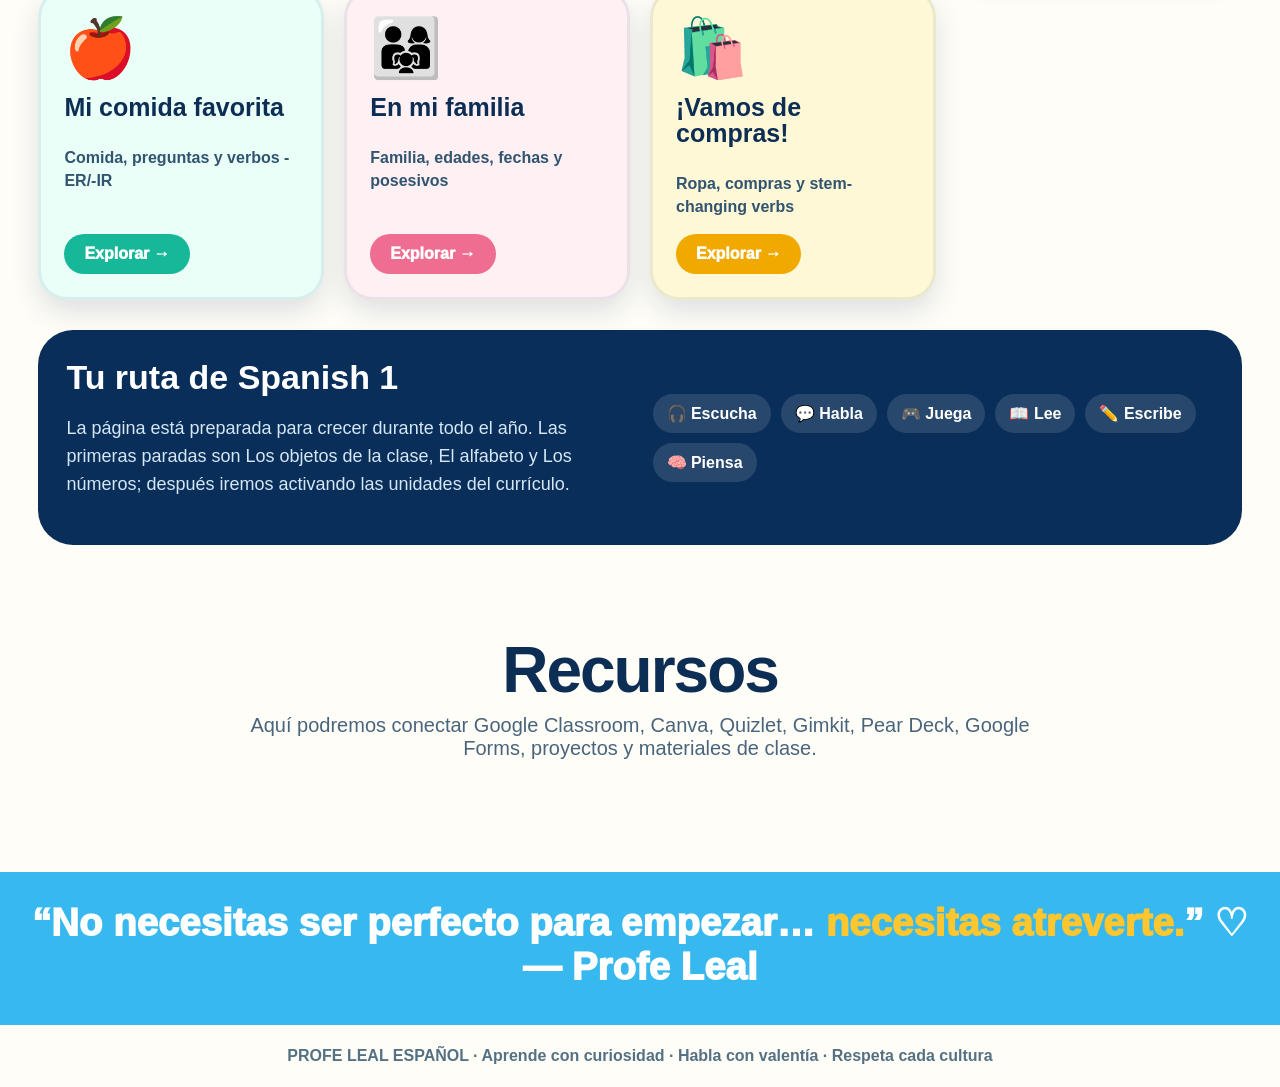
==== commit 37f33690: "Add files via upload" ====
--- a/index.html
+++ b/index.html
@@ -4,54 +4,8 @@
 <meta charset="utf-8">
 <meta name="viewport" content="width=device-width,initial-scale=1">
 <title>Profe Leal Español</title>
-<style>
-:root{
-  --navy:#092e59;--sky:#37b8ef;--orange:#ff6816;--yellow:#ffc62d;
-  --cream:#fffdf7;--mint:#66d7c1;--pink:#ff88a8;--lav:#c9a3f1;
-  --blue:#4fb8f2;--ink:#0c2d54;--shadow:0 12px 28px rgba(20,59,91,.14)
-}
-*{box-sizing:border-box} html{scroll-behavior:smooth}
-body{margin:0;font-family:"Trebuchet MS","Arial Rounded MT Bold",Arial,sans-serif;color:var(--ink);background:var(--cream)}
-a{color:inherit;text-decoration:none} button{font:inherit}
-.top{position:sticky;top:0;z-index:30;background:#fff;border-bottom:1px solid rgba(9,46,89,.08)}
-.nav{width:min(1450px,94vw);margin:auto;display:flex;align-items:center;justify-content:space-between;gap:24px;min-height:86px}
-.brand{display:flex;align-items:center;gap:12px;font-weight:1000;line-height:.9}
-.brandmark{width:63px;height:63px;border-radius:50%;display:grid;place-items:center;background:linear-gradient(#ffd43c 0 47%,#fff 48% 56%,#2db9ee 57%);font-size:29px;box-shadow:inset 0 0 0 5px #fff}
-.brandtext{font-size:25px;letter-spacing:.5px}.brandtext b{display:block;color:var(--orange);font-size:31px}
-.links{display:flex;align-items:center;gap:16px;font-weight:900}.links a{padding:12px 14px;border-radius:18px}
-.links a:hover,.links a.active{background:var(--orange);color:#fff}.heart{font-size:36px;color:var(--orange)}
-.hero{position:relative;overflow:hidden;background:linear-gradient(180deg,#3bc0f3 0%,#6fd1f6 72%,#fff 72%)}
-.hero-inner{width:min(1500px,96vw);min-height:510px;margin:auto;display:grid;grid-template-columns:.95fr 1.05fr;align-items:center;gap:20px;padding:40px 28px 70px}
-.signs{position:absolute;left:18px;top:64px;display:grid;gap:7px}.sign{padding:7px 16px;border:3px solid #173651;background:#e99035;color:#112f51;border-radius:4px;transform:rotate(-1deg);font-weight:1000;box-shadow:var(--shadow)}
-.sign:nth-child(2n){transform:rotate(1deg);background:#31b3cc}.sign:nth-child(3n){background:#7fbc57}
-.hero-copy{padding-left:92px;z-index:2}.kicker{font-size:23px;font-weight:1000;letter-spacing:1px;margin-bottom:8px}
-.hero h1{margin:0;line-height:.82;font-size:clamp(67px,8.5vw,145px);letter-spacing:-6px;color:var(--navy);text-shadow:0 5px 0 rgba(255,255,255,.94)}
-.hero h1 span{display:block;color:var(--orange)}.hero-sub{font-size:29px;margin:26px 0 20px;font-weight:900;letter-spacing:1px}
-.underline{height:6px;border-radius:5px;width:80%;background:var(--yellow);margin-top:-10px}
-.hero-actions{display:flex;gap:15px;flex-wrap:wrap;margin-top:30px}.btn{border:0;border-radius:999px;padding:16px 27px;font-weight:1000;cursor:pointer;box-shadow:0 9px 0 rgba(4,54,88,.13);transition:.18s}
-.btn:hover{transform:translateY(-3px)}.btn.orange{background:var(--orange);color:#fff}.btn.white{background:#fff;color:var(--navy);border:3px solid var(--navy)}
-.hero-art{min-height:410px;border-radius:60px 20px 55px 20px;overflow:hidden;position:relative;box-shadow:0 18px 45px rgba(7,67,105,.18);background:#fff}
-.hero-art img{width:100%;height:100%;object-fit:cover;object-position:64% 26%;display:block;transform:scale(1.55)}
-.hero-art:after{content:"Un pasito\A a la vez... ♡";white-space:pre;position:absolute;left:28px;top:22px;font-family:"Comic Sans MS","Trebuchet MS",sans-serif;font-weight:1000;font-size:28px;color:var(--navy);transform:rotate(-5deg)}
-.quick{width:min(1340px,92vw);margin:-40px auto 38px;position:relative;z-index:8;display:grid;grid-template-columns:repeat(6,1fr);gap:15px;background:#fff;padding:20px;border-radius:34px;box-shadow:var(--shadow)}
-.quick a{min-height:110px;border-radius:27px;display:grid;place-items:center;text-align:center;font-weight:1000;font-size:17px;padding:12px;box-shadow:0 7px 18px rgba(20,59,91,.08)}
-.quick i{font-style:normal;font-size:36px;display:block;margin-bottom:6px}.quick a:nth-child(1){background:#a6ddfb}.quick a:nth-child(2){background:#ffe070}.quick a:nth-child(3){background:#ff7826;color:white}.quick a:nth-child(4){background:#79ddd1}.quick a:nth-child(5){background:#ff9ab5}.quick a:nth-child(6){background:#d8bff1}
-.section{width:min(1460px,94vw);margin:auto;padding:44px 0}.section-title{text-align:center;margin-bottom:28px}
-.section-title h2{font-size:clamp(40px,5vw,70px);margin:0;letter-spacing:-2px}.section-title p{font-size:20px;margin:7px auto;color:#49657d;max-width:820px}
-.unit-grid{display:grid;grid-template-columns:repeat(4,1fr);gap:20px}.unit-card{border-radius:29px;padding:23px;min-height:280px;border:3px solid rgba(10,50,90,.08);box-shadow:var(--shadow);display:flex;flex-direction:column;align-items:flex-start}
-.unit-card h3{font-size:25px;line-height:1.05;margin:12px 0 10px}.unit-card p{line-height:1.45;font-weight:700;color:#315470;flex:1}.unit-icon{font-size:58px}
-.orange{background:#fff2e8}.aqua{background:#e8faff}.yellow{background:#fff8d6}.pink{background:#fff0f4}.mint{background:#e9fff8}.lav{background:#f5efff}.blue{background:#edf8ff}
-.explore{border:0;color:#fff;background:var(--orange);border-radius:999px;padding:11px 20px;font-weight:1000;cursor:pointer}
-.unit-card.aqua .explore,.unit-card.blue .explore{background:#1f9ee0}.unit-card.mint .explore{background:#16b899}.unit-card.pink .explore{background:#ef6d91}.unit-card.yellow .explore{background:#f1a900}.unit-card.lav .explore{background:#9967d2}
-.route{margin-top:30px;background:var(--navy);color:#fff;border-radius:35px;padding:28px;display:grid;grid-template-columns:1fr 1fr;gap:25px;align-items:center}.route h3{font-size:34px;margin:0 0 8px}.route p{font-size:18px;line-height:1.55;color:#d5e7f4}
-.route-pills{display:flex;gap:10px;flex-wrap:wrap}.route-pills span{padding:10px 14px;border-radius:999px;background:rgba(255,255,255,.12);font-weight:900}
-.quote{background:var(--sky);margin-top:40px;padding:28px 20px 36px;text-align:center;color:#fff;font-size:clamp(24px,3vw,42px);font-weight:1000}.quote span{color:var(--yellow)}
-.footer{text-align:center;padding:22px;color:#547184;font-weight:800}
-.modal{display:none;position:fixed;inset:0;background:rgba(7,39,69,.75);z-index:100;align-items:center;justify-content:center;padding:20px}.modal.show{display:flex}
-.modal-card{max-width:650px;width:100%;background:#fff;border-radius:30px;padding:30px;box-shadow:0 24px 80px rgba(0,0,0,.3)}.modal-card h3{font-size:32px;margin:0 0 10px}.modal-card p{font-size:18px;line-height:1.5}.close{float:right;border:0;background:#eef5fa;border-radius:50%;width:40px;height:40px;font-weight:1000;cursor:pointer}
-@media(max-width:1100px){.links{display:none}.hero-inner{grid-template-columns:1fr}.hero-copy{padding-left:0;text-align:center}.underline{margin-inline:auto}.hero-actions{justify-content:center}.signs{display:none}.hero-art{min-height:350px}.quick{grid-template-columns:repeat(3,1fr);margin-top:-25px}.unit-grid{grid-template-columns:repeat(2,1fr)}.route{grid-template-columns:1fr}}
-@media(max-width:620px){.brandtext{font-size:18px}.brandtext b{font-size:22px}.heart{display:none}.hero-inner{padding:28px 16px 65px}.hero h1{font-size:72px;letter-spacing:-4px}.hero-sub{font-size:21px}.hero-art{min-height:270px}.quick{grid-template-columns:repeat(2,1fr);border-radius:24px}.unit-grid{grid-template-columns:1fr}}
-</style>
+<link rel="stylesheet" href="css/style.css">
+
 </head>
 <body>
 <header class="top">
@@ -72,7 +26,7 @@
       <div class="underline"></div>
       <div class="hero-actions"><a class="btn orange" href="#unidades">🚀 Empezar</a><button class="btn white" onclick="whySpanish()">♡ ¿Por qué español?</button></div>
     </div>
-    <div class="hero-art"><img alt="Van naranja y aventura del español" src="[data-uri]